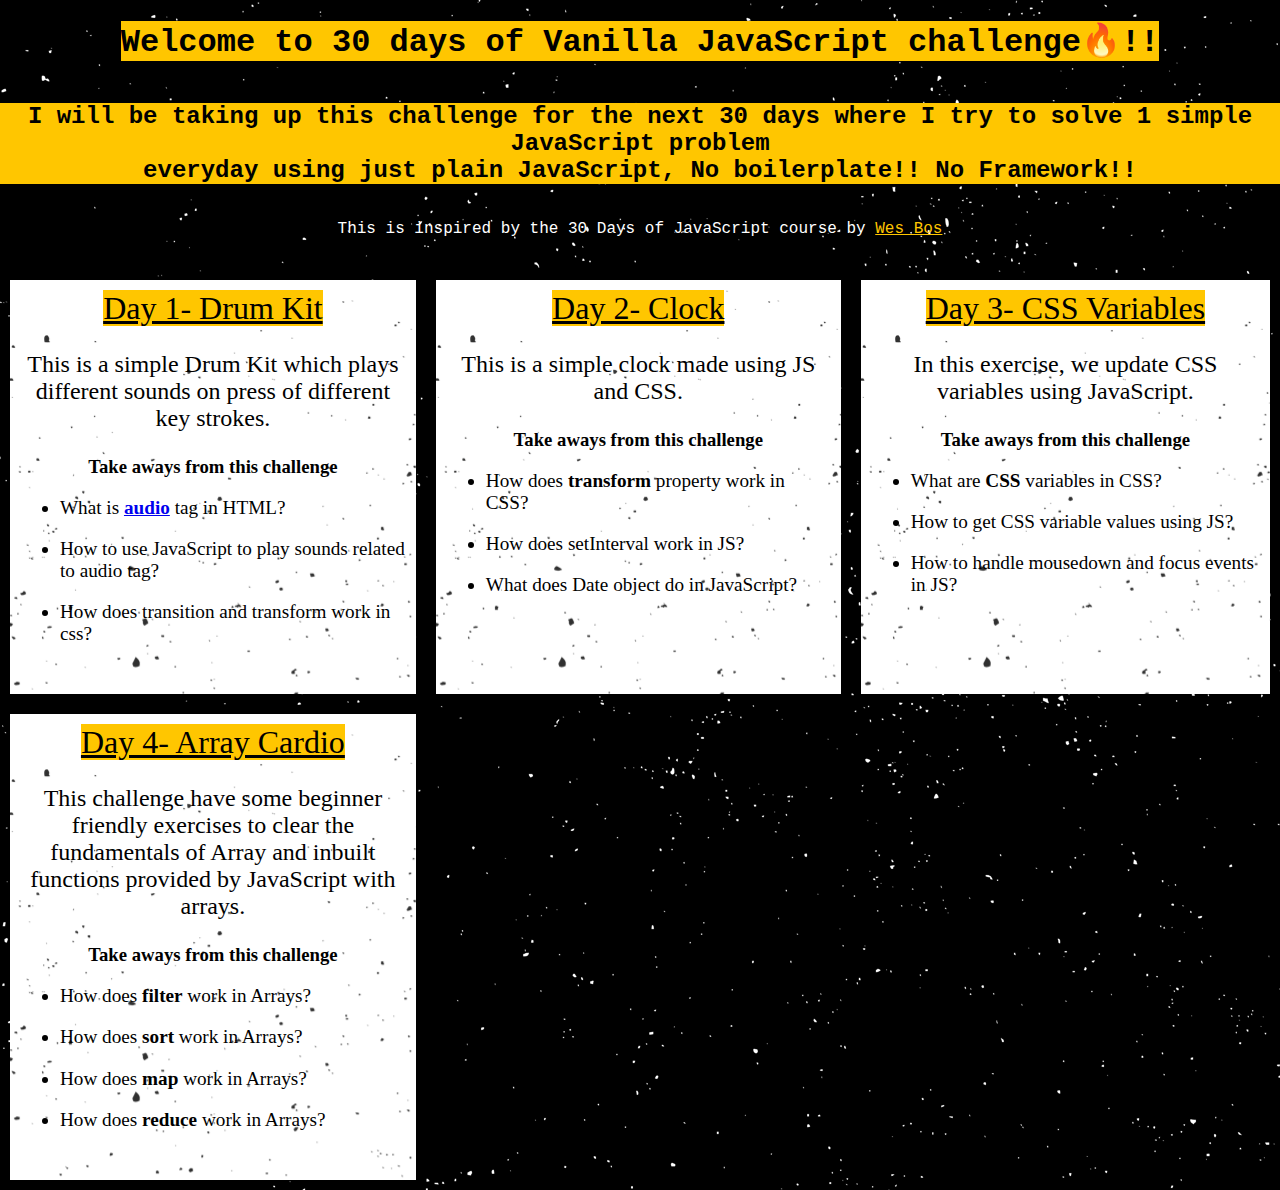
==== index.html @ 122b361e "feat: Add Day 3 and 4 cards" ====
<!DOCTYPE html>
<html lang="en">

<head>
    <meta charset="UTF-8">
    <meta name="viewport" content="width=device-width, initial-scale=1.0">
    <link rel="icon" href="https://fav.farm/🔥" />
    <link rel="stylesheet" href="style.css">
    <title>30 Days of JavaScript</title>
</head>

<body>
    <header class="header">
        <h1 class="title"> Welcome to 30 days of Vanilla JavaScript challenge🔥!!</h1>
        <h2 class="subtitle">I will be taking up this challenge for the next 30 days where I try to solve 1 simple
            JavaScript problem<br />
            everyday using just plain JavaScript, No boilerplate!! No Framework!!
        </h2>
        <p class="description">This is inspired by the 30 Days of JavaScript course by <a
                href="https://javascript30.com/" target="_blank" class="link">
                Wes Bos
            </a>
        </p>
    </header>
    <main class="main">
        <div class="challenge-day-card">
            <a href="./Day1_DrumKit/index.html">Day 1- Drum Kit</a>
            <p>This is a simple Drum Kit which plays different sounds on press of different key strokes.</p>
            <h3>Take aways from this challenge</h3>
            <ul class="learnings_list">
                <li>
                    <p>What is
                        <strong><a href="https://www.w3schools.com/html/html5_audio.asp"
                                target="_blank">audio</a></strong> tag in HTML?
                    </p>
                </li>
                <li>
                    <p>How to use JavaScript to play sounds related to audio tag?</p>
                </li>
                <li>
                    <p> How does transition and transform work in css?</p>
                </li>
            </ul>
        </div>
        <div class="challenge-day-card">
            <a href="./Day2_Clock/index.html">Day 2- Clock</a>
            <p>This is a simple clock made using JS and CSS.</p>
            <h3>Take aways from this challenge</h3>
            <ul class="learnings_list">
                <li>
                    <p>How does
                        <strong>transform</strong> property work in CSS?
                    </p>
                </li>
                <li>
                    <p>How does setInterval work in JS?</p>
                </li>
                <li>
                    <p>What does Date object do in JavaScript?</p>
                </li>
            </ul>
        </div>
        <div class="challenge-day-card">
            <a href="./Day3_Css_Vars/index.html">Day 3- CSS Variables</a>
            <p>In this exercise, we update CSS variables using JavaScript.</p>
            <h3>Take aways from this challenge</h3>
            <ul class="learnings_list">
                <li>
                    <p>What are 
                        <strong>CSS</strong> variables in CSS?
                    </p>
                </li>
                <li>
                    <p>How to get CSS variable values using JS?</p>
                </li>
                <li>
                    <p>How to handle mousedown and focus events in JS?</p>
                </li>
            </ul>
        </div>
        <div class="challenge-day-card">
            <a href="./Day4_Arrays/index.html">Day 4- Array Cardio</a>
            <p>This challenge have some beginner friendly exercises to clear the fundamentals of Array and inbuilt functions provided by JavaScript with arrays.</p>
            <h3>Take aways from this challenge</h3>
            <ul class="learnings_list">
                <li>
                    <p>How does
                        <strong>filter</strong> work in Arrays?
                    </p>
                </li>
                <li>
                    <p>How does
                        <strong>sort</strong> work in Arrays?
                    </p>
                </li>
                <li>
                    <p>How does
                        <strong>map</strong> work in Arrays?
                    </p>
                </li>
                <li>
                    <p>How does
                        <strong>reduce</strong> work in Arrays?
                    </p>
                </li>
            </ul>
        </div>
    </main>
    <footer>

    </footer>
</body>

</html>
---- style.css ----
:root {
    --yellow: rgb(255, 198, 0)
}

body {
    box-sizing: content-box;
    margin: 0;
    padding: 0;
    background: url('./bg.png');
    background-color: black;
}

.header {
    display: flex;
    flex-direction: column;
    align-items: center;
    justify-content: center;
    font-family: 'Courier New', Courier, monospace;
}

h1,
h2 {
    text-align: center;
    background-color: var(--yellow);
}

main {
    height: 100vh;
    display: grid;
    grid-template-columns: auto auto auto;
    grid-gap: 20px;
    padding: 10px;
    justify-content: center;
    margin-top: 1rem
}

.description {
    color: white;
}

.link {
    color: var(--yellow);
}

.challenge-day-card {
    background: url('./bg-card.png');
    background-color: white;
    max-height: 500px;
    max-width: 500px;
    padding: 10px;
    text-align: center;
}

.challenge-day-card>a {
    font-size: 2rem;
    color: black;
    font-weight: 500;
    background-color: var(--yellow);
}

.challenge-day-card>p {
    font-size: 1.5rem;
}

.learnings_list {
    text-align: left;
    font-size: 1.2rem;
}

@media screen and (max-width: 480px) {
    body {
        padding: 0px 1rem;

    }

    main {
        grid-template-columns: auto;
    }
}
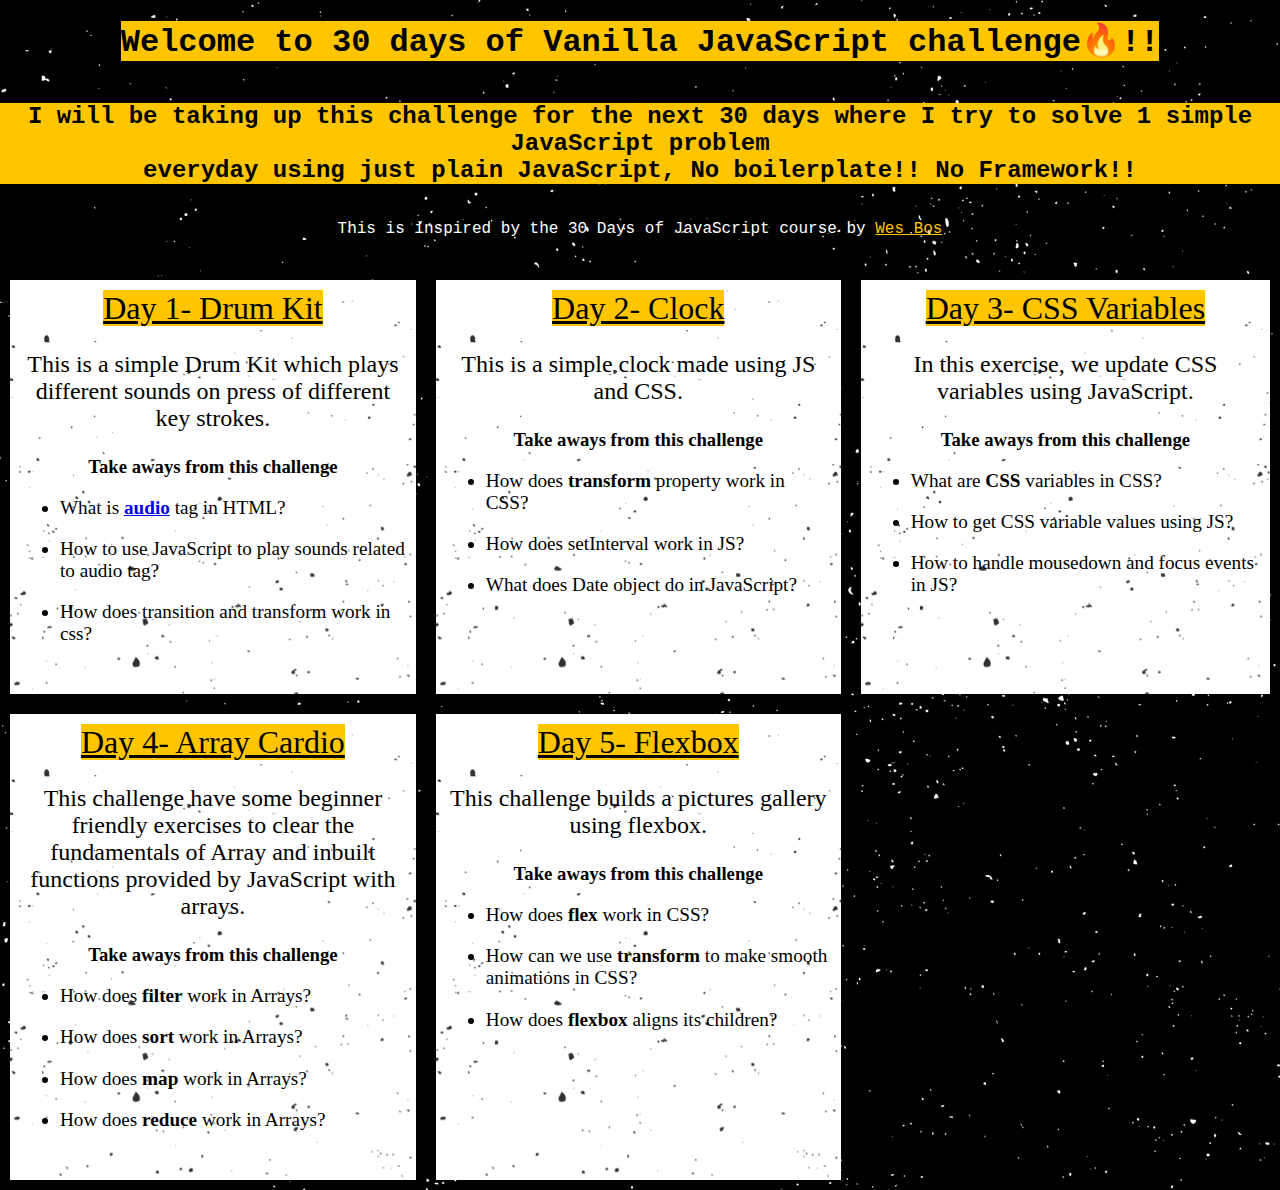
==== commit 5aa02708: "feat: Add Day 5 card" ====
--- a/index.html
+++ b/index.html
@@ -66,7 +66,7 @@
             <h3>Take aways from this challenge</h3>
             <ul class="learnings_list">
                 <li>
-                    <p>What are 
+                    <p>What are
                         <strong>CSS</strong> variables in CSS?
                     </p>
                 </li>
@@ -80,7 +80,8 @@
         </div>
         <div class="challenge-day-card">
             <a href="./Day4_Arrays/index.html">Day 4- Array Cardio</a>
-            <p>This challenge have some beginner friendly exercises to clear the fundamentals of Array and inbuilt functions provided by JavaScript with arrays.</p>
+            <p>This challenge have some beginner friendly exercises to clear the fundamentals of Array and inbuilt
+                functions provided by JavaScript with arrays.</p>
             <h3>Take aways from this challenge</h3>
             <ul class="learnings_list">
                 <li>
@@ -105,6 +106,28 @@
                 </li>
             </ul>
         </div>
+        <div class="challenge-day-card">
+            <a href="./Day_5/index.html">Day 5- Flexbox</a>
+            <p>This challenge builds a pictures gallery using flexbox.</p>
+            <h3>Take aways from this challenge</h3>
+            <ul class="learnings_list">
+                <li>
+                    <p>How does
+                        <strong>flex</strong> work in CSS?
+                    </p>
+                </li>
+                <li>
+                    <p>How can we use
+                        <strong>transform</strong> to make smooth animations in CSS?
+                    </p>
+                </li>
+                <li>
+                    <p>How does
+                        <strong>flexbox</strong> aligns its children?
+                    </p>
+                </li>
+            </ul>
+        </div>
     </main>
     <footer>
 
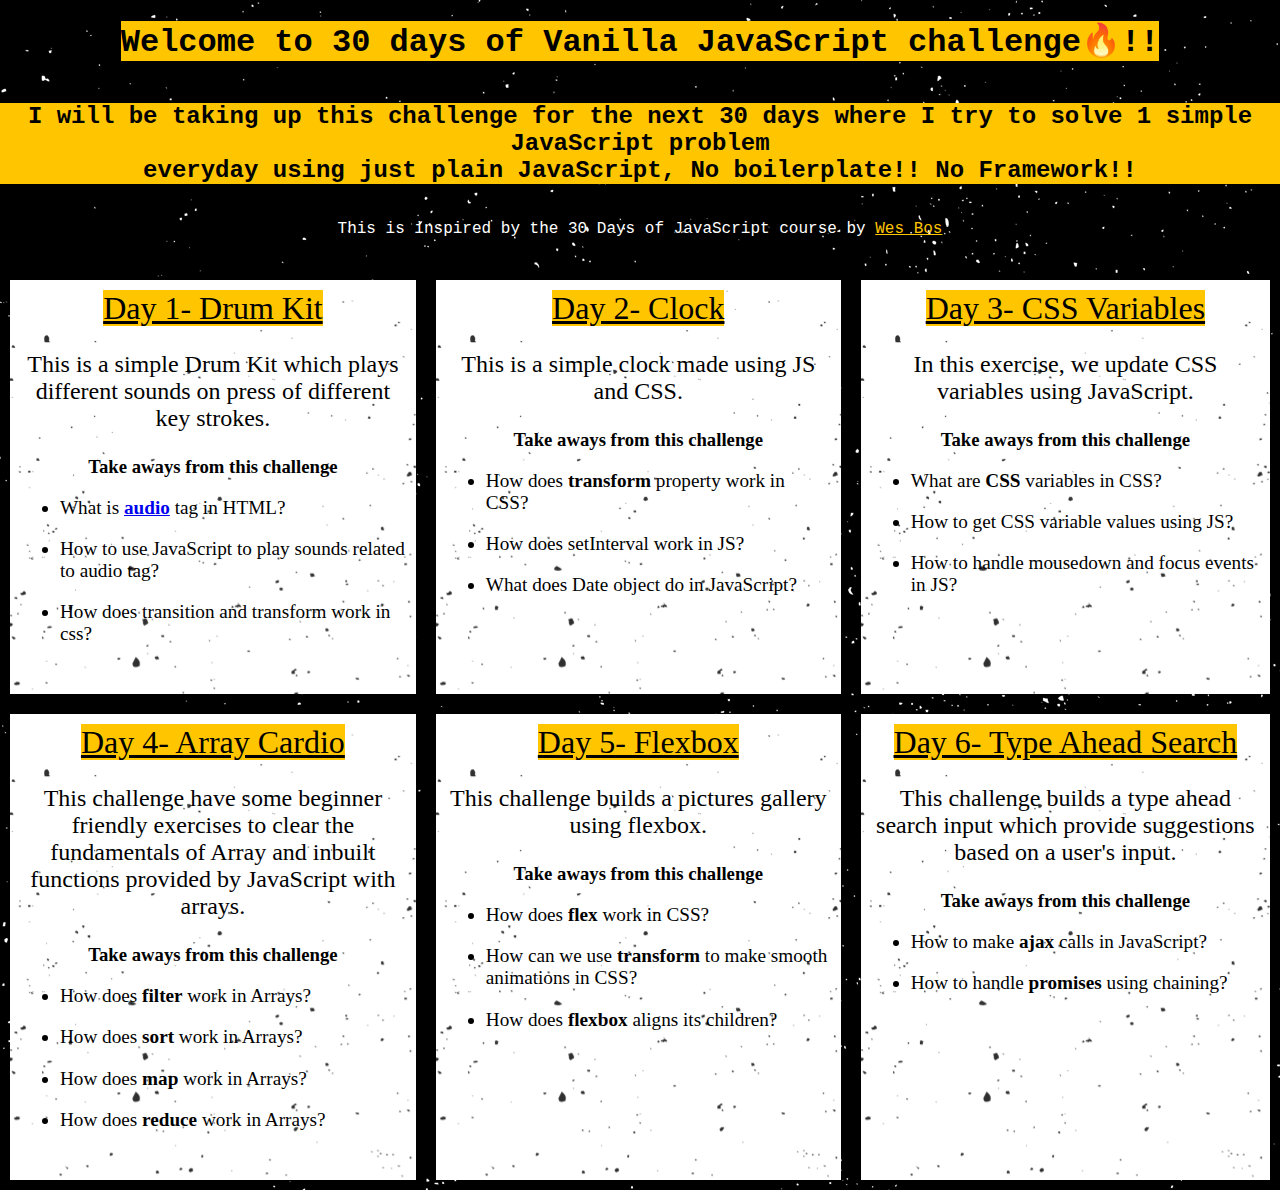
==== commit eb2cb4b1: "feat: Add Day 6" ====
--- a/index.html
+++ b/index.html
@@ -128,10 +128,24 @@
                 </li>
             </ul>
         </div>
+        <div class="challenge-day-card">
+            <a href="./Day_6/index.html">Day 6- Type Ahead Search</a>
+            <p>This challenge builds a type ahead search input which provide suggestions based on a user's input.</p>
+            <h3>Take aways from this challenge</h3>
+            <ul class="learnings_list">
+                <li>
+                    <p>How to make
+                        <strong>ajax</strong> calls in JavaScript?
+                    </p>
+                </li>
+                <li>
+                    <p>How to handle 
+                        <strong>promises</strong> using chaining?
+                    </p>
+                </li>
+            </ul>
+        </div>
     </main>
-    <footer>
-
-    </footer>
 </body>
 
 </html>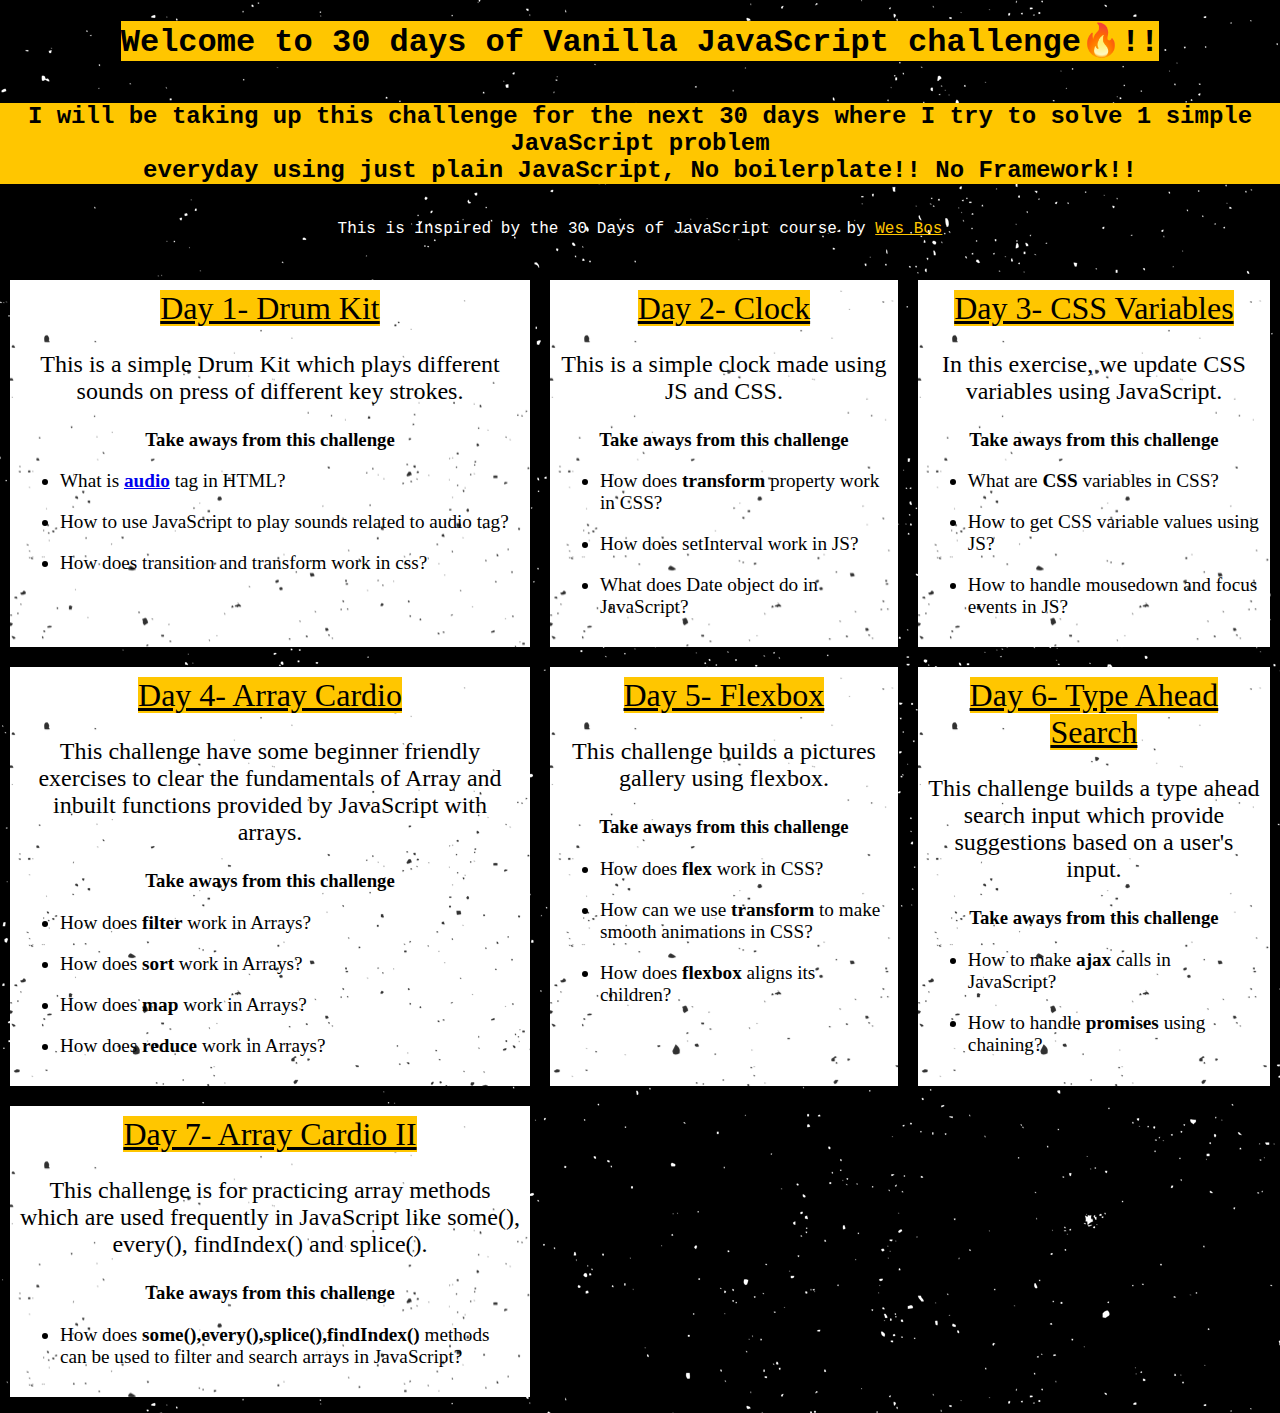
==== commit 9cdb1a23: "feat: Add day 7 challenge" ====
--- a/index.html
+++ b/index.html
@@ -139,8 +139,22 @@
                     </p>
                 </li>
                 <li>
-                    <p>How to handle 
+                    <p>How to handle
                         <strong>promises</strong> using chaining?
+                    </p>
+                </li>
+            </ul>
+        </div>
+        <div class="challenge-day-card">
+            <a href="./Day_7/index.html">Day 7- Array Cardio II</a>
+            <p>This challenge is for practicing array methods which are used frequently in JavaScript like some(),
+                every(), findIndex() and splice().</p>
+            <h3>Take aways from this challenge</h3>
+            <ul class="learnings_list">
+                <li>
+                    <p>How does
+                        <strong>some(),every(),splice(),findIndex()</strong> methods can be used to filter and search
+                        arrays in JavaScript?
                     </p>
                 </li>
             </ul>
--- a/style.css
+++ b/style.css
@@ -25,13 +25,14 @@
 }
 
 main {
-    height: 100vh;
+    height: 100%;
     display: grid;
     grid-template-columns: auto auto auto;
     grid-gap: 20px;
     padding: 10px;
     justify-content: center;
-    margin-top: 1rem
+    margin-top: 1rem;
+    padding-bottom: 1rem;
 }
 
 .description {
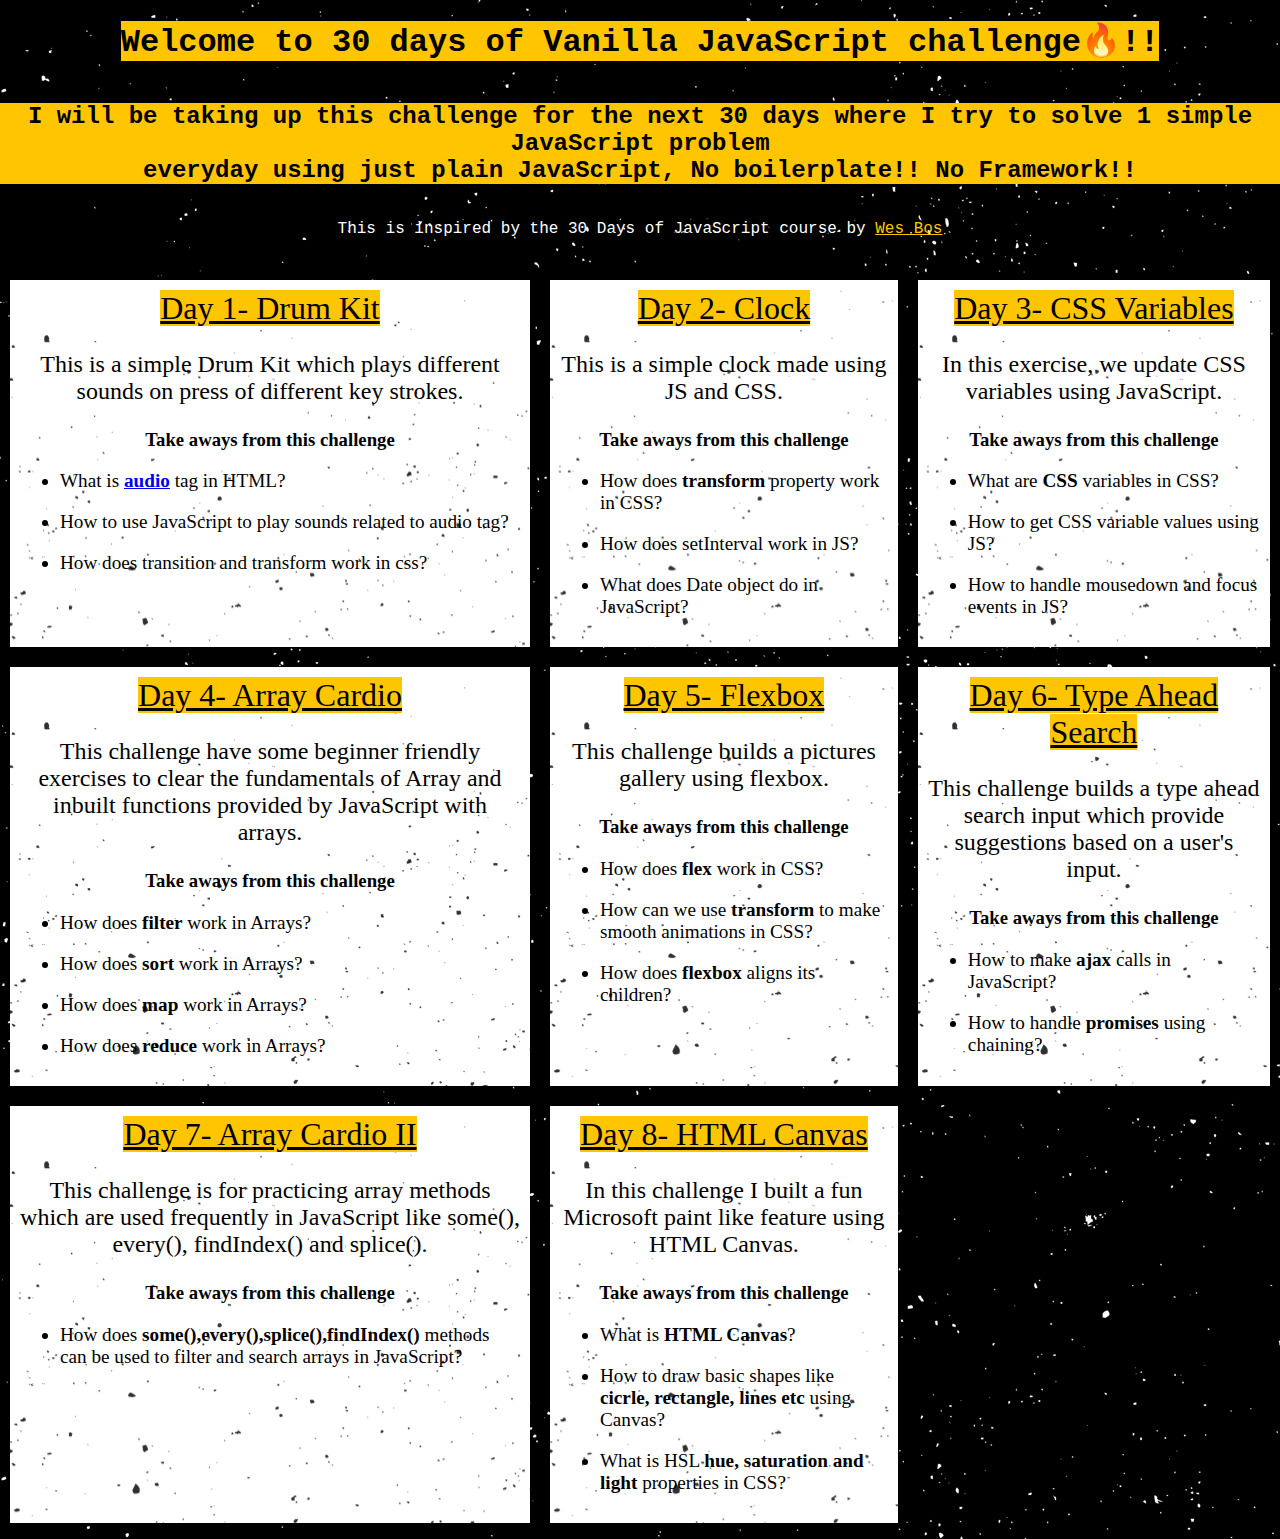
==== commit 98fb031d: "feat: Add Day 8 challenge card" ====
--- a/index.html
+++ b/index.html
@@ -159,6 +159,28 @@
                 </li>
             </ul>
         </div>
+        <div class="challenge-day-card">
+            <a href="./Day_8/index.html">Day 8- HTML Canvas</a>
+            <p>In this challenge I built a fun Microsoft paint like feature using HTML Canvas.</p>
+            <h3>Take aways from this challenge</h3>
+            <ul class="learnings_list">
+                <li>
+                    <p>What is
+                        <strong>HTML Canvas</strong>?
+                    </p>
+                </li>
+                <li>
+                    <p>How to draw basic shapes like
+                        <strong>cicrle, rectangle, lines etc</strong> using Canvas?
+                    </p>
+                </li>
+                <li>
+                    <p>What is HSL
+                        <strong>hue, saturation and light</strong> properties in CSS?
+                    </p>
+                </li>
+            </ul>
+        </div>
     </main>
 </body>
 
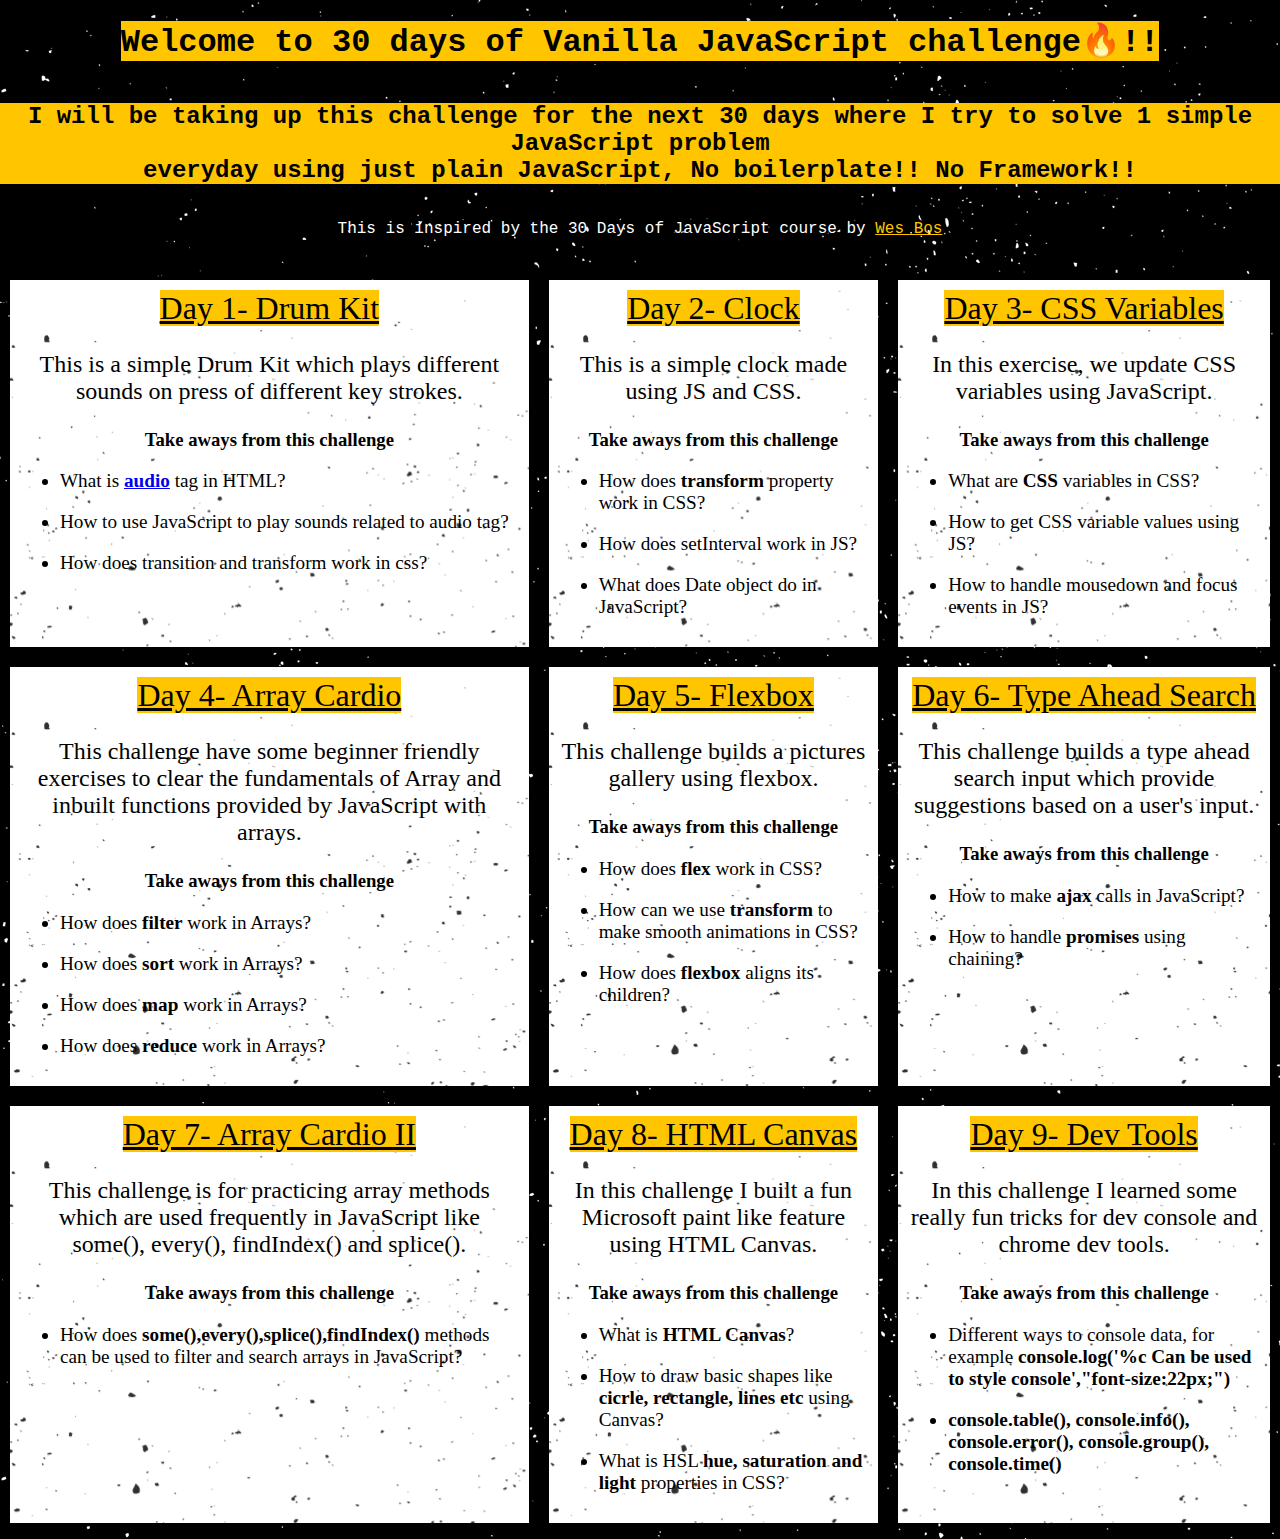
==== commit ed455ff8: "feat: Add Day 9 challenge" ====
--- a/index.html
+++ b/index.html
@@ -181,6 +181,24 @@
                 </li>
             </ul>
         </div>
+        <div class="challenge-day-card">
+            <a href="./Day_9/index.html">Day 9- Dev Tools</a>
+            <p>In this challenge I learned some really fun tricks for dev console and chrome dev tools.</p>
+            <h3>Take aways from this challenge</h3>
+            <ul class="learnings_list">
+                <li>
+                    <p>Different ways to console data, for example
+                        <strong>console.log('%c Can be used to style console',"font-size:22px;")</strong>
+                    </p>
+                </li>
+                <li>
+                    <p>
+                        <strong>console.table(), console.info(), console.error(), console.group(),
+                            console.time()</strong>
+                    </p>
+                </li>
+            </ul>
+        </div>
     </main>
 </body>
 
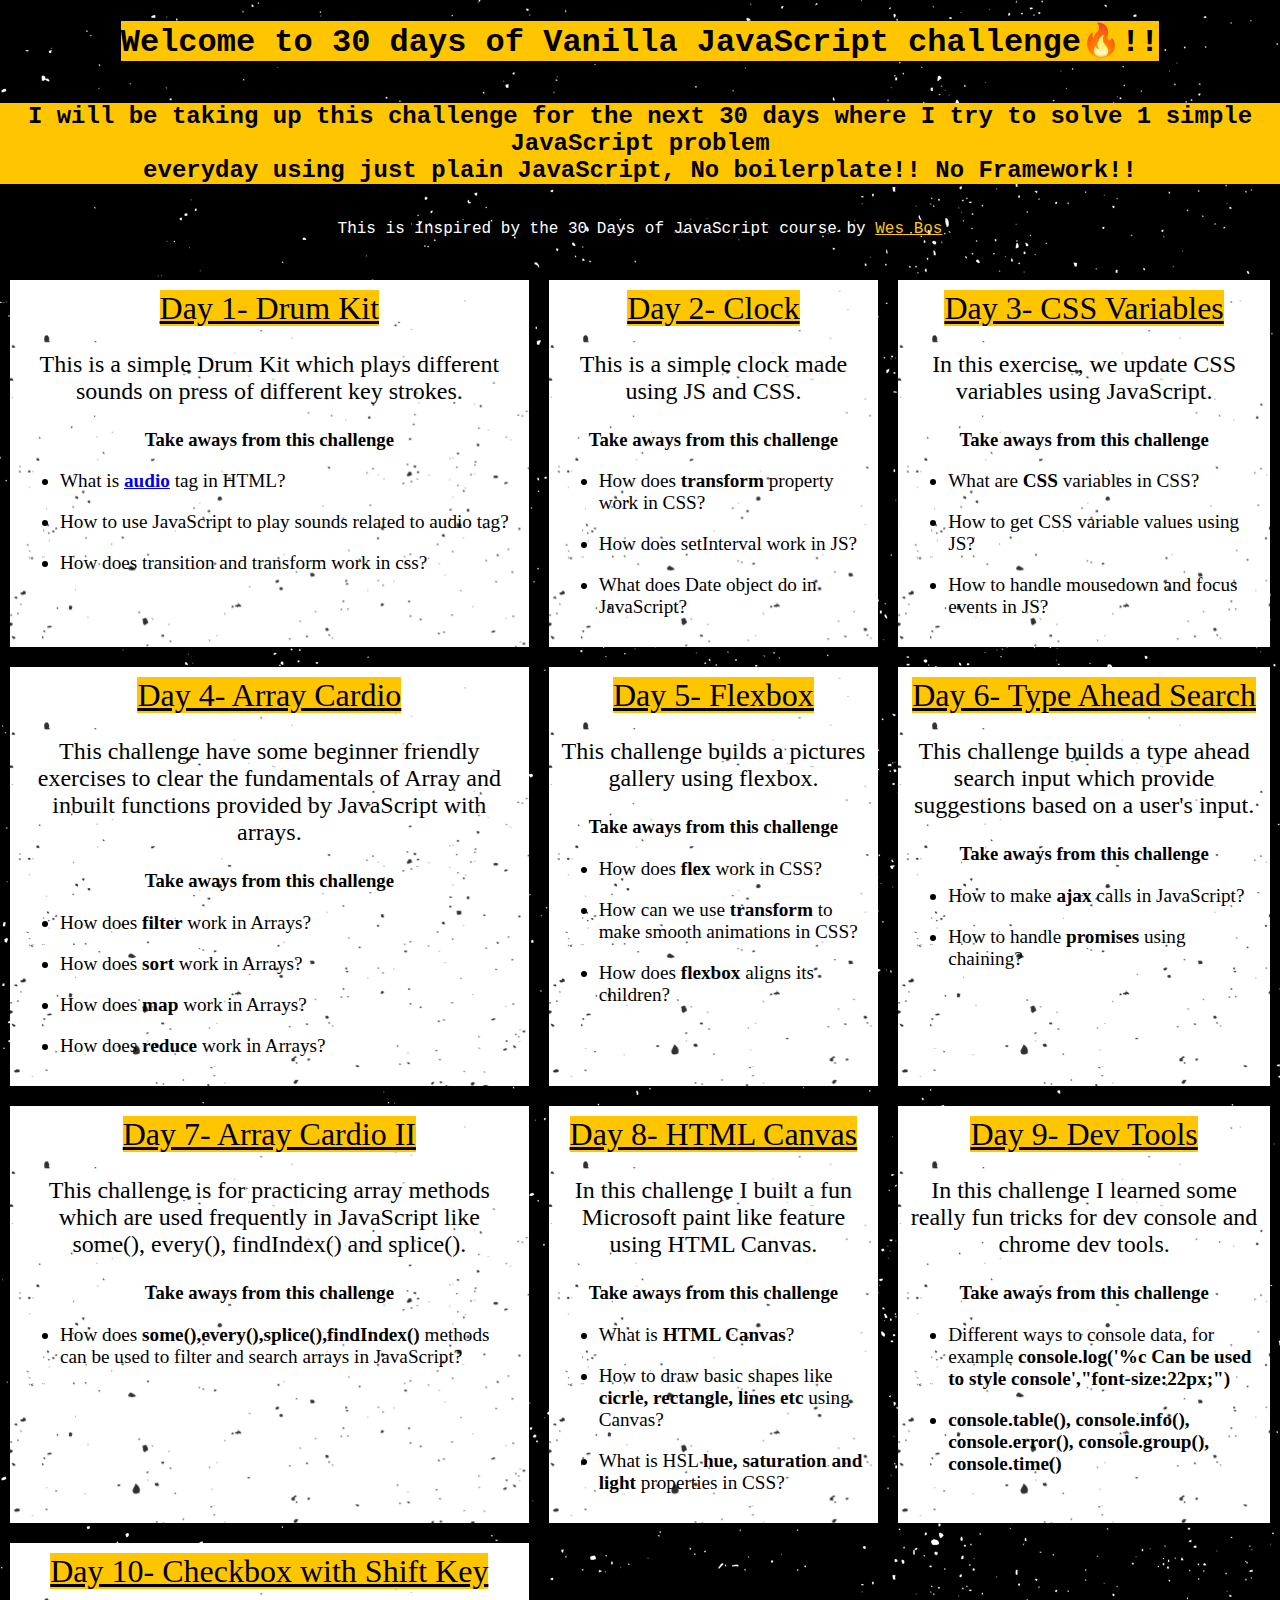
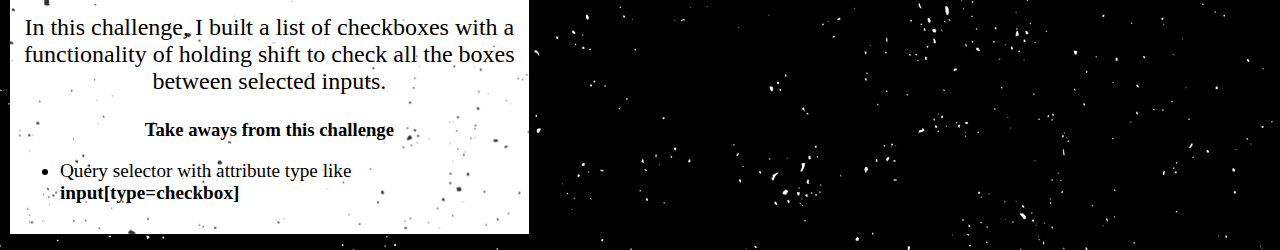
==== commit 5915f914: "Add Day 10 challenge card" ====
--- a/index.html
+++ b/index.html
@@ -199,6 +199,19 @@
                 </li>
             </ul>
         </div>
+        <div class="challenge-day-card">
+            <a href="./Day_10/index.html">Day 10- Checkbox with Shift Key</a>
+            <p>In this challenge, I built a list of checkboxes with a functionality of holding shift to check all the
+                boxes between selected inputs.</p>
+            <h3>Take aways from this challenge</h3>
+            <ul class="learnings_list">
+                <li>
+                    <p>Query selector with attribute type like
+                        <strong>input[type=checkbox]</strong>
+                    </p>
+                </li>
+            </ul>
+        </div>
     </main>
 </body>
 
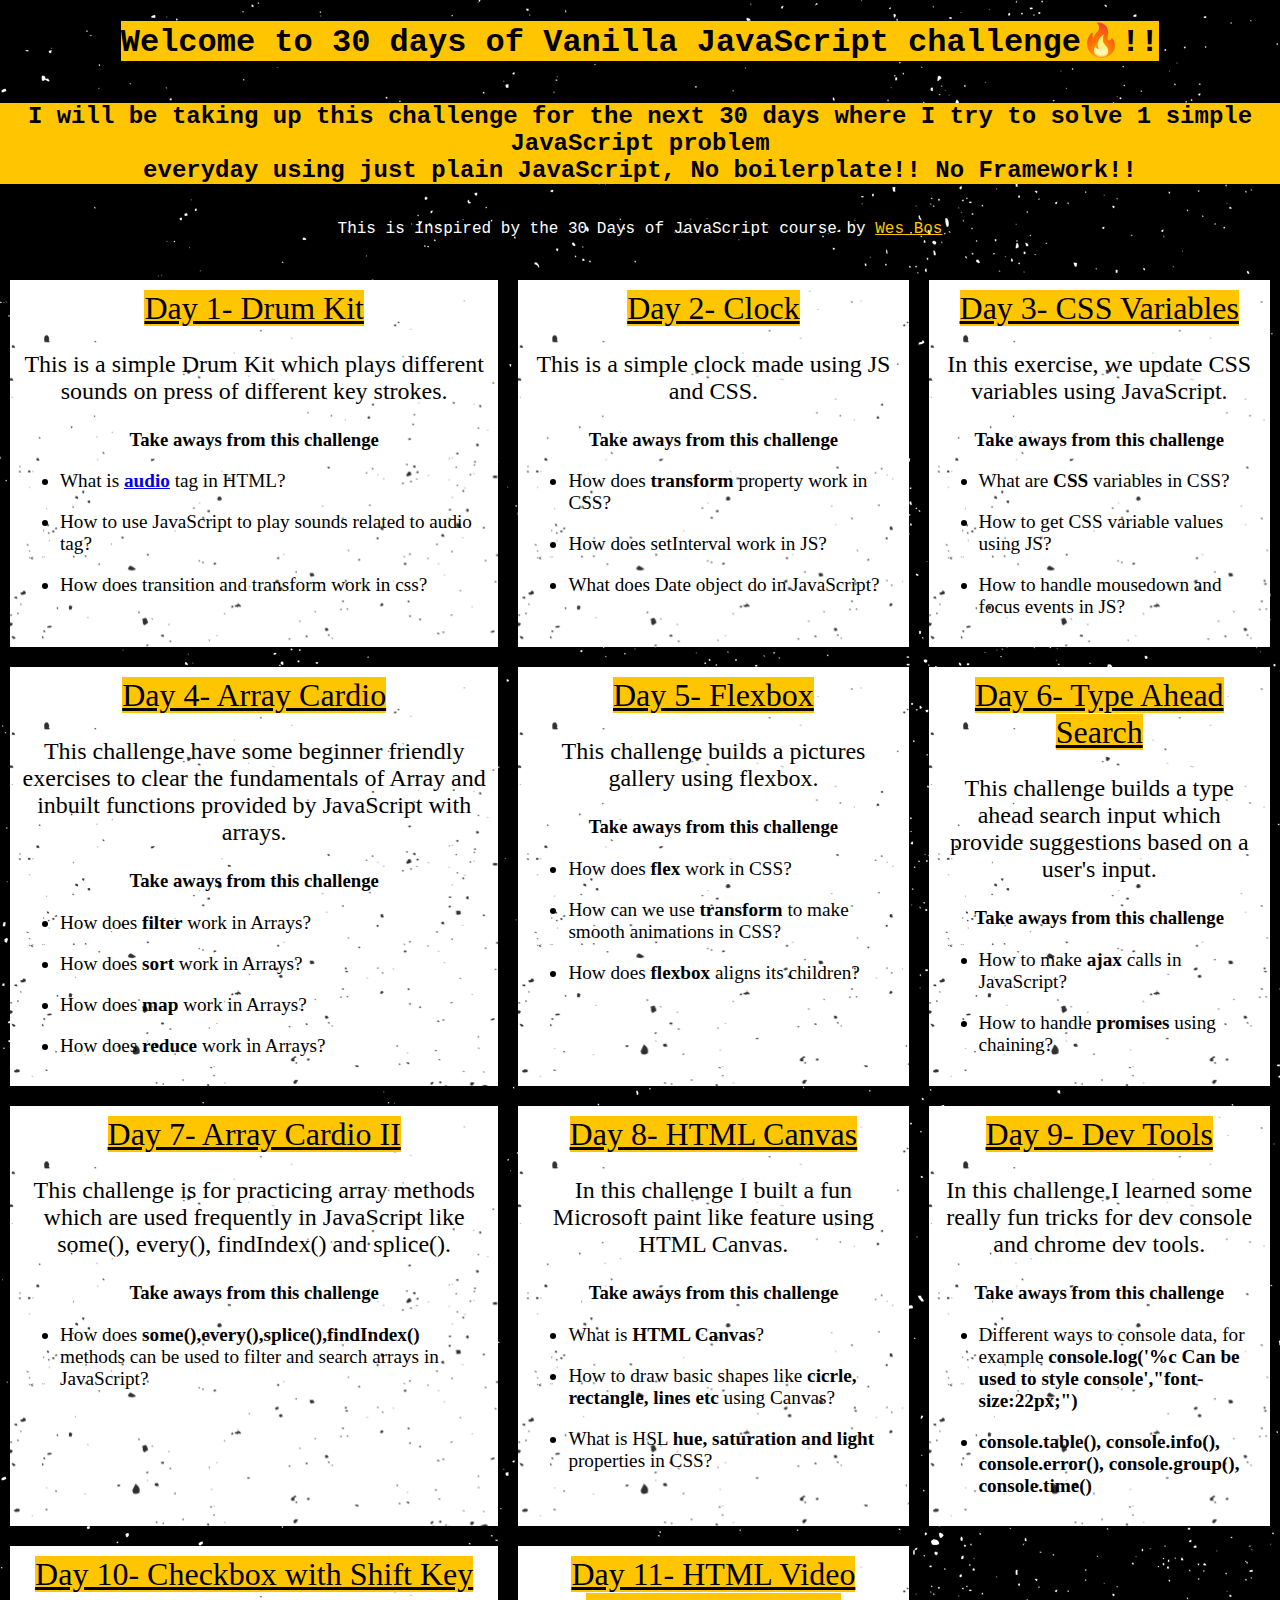
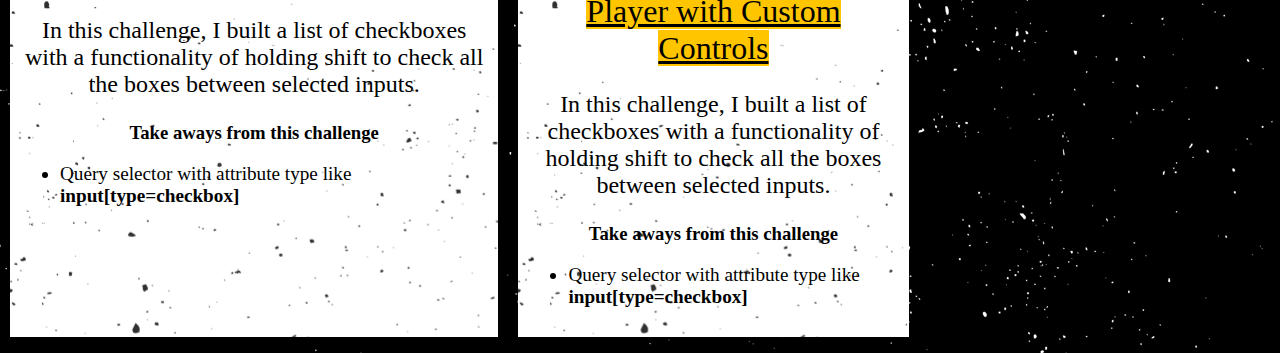
==== commit 6540daf6: "Add Day 11 card" ====
--- a/index.html
+++ b/index.html
@@ -24,7 +24,7 @@
     </header>
     <main class="main">
         <div class="challenge-day-card">
-            <a href="./Day1_DrumKit/index.html">Day 1- Drum Kit</a>
+            <a href="./Day1_DrumKit/index.html" target="_blank">Day 1- Drum Kit</a>
             <p>This is a simple Drum Kit which plays different sounds on press of different key strokes.</p>
             <h3>Take aways from this challenge</h3>
             <ul class="learnings_list">
@@ -43,7 +43,7 @@
             </ul>
         </div>
         <div class="challenge-day-card">
-            <a href="./Day2_Clock/index.html">Day 2- Clock</a>
+            <a href="./Day2_Clock/index.html" target="_blank">Day 2- Clock</a>
             <p>This is a simple clock made using JS and CSS.</p>
             <h3>Take aways from this challenge</h3>
             <ul class="learnings_list">
@@ -61,7 +61,7 @@
             </ul>
         </div>
         <div class="challenge-day-card">
-            <a href="./Day3_Css_Vars/index.html">Day 3- CSS Variables</a>
+            <a href="./Day3_Css_Vars/index.html" target="_blank">Day 3- CSS Variables</a>
             <p>In this exercise, we update CSS variables using JavaScript.</p>
             <h3>Take aways from this challenge</h3>
             <ul class="learnings_list">
@@ -79,7 +79,7 @@
             </ul>
         </div>
         <div class="challenge-day-card">
-            <a href="./Day4_Arrays/index.html">Day 4- Array Cardio</a>
+            <a href="./Day4_Arrays/index.html" target="_blank">Day 4- Array Cardio</a>
             <p>This challenge have some beginner friendly exercises to clear the fundamentals of Array and inbuilt
                 functions provided by JavaScript with arrays.</p>
             <h3>Take aways from this challenge</h3>
@@ -107,7 +107,7 @@
             </ul>
         </div>
         <div class="challenge-day-card">
-            <a href="./Day_5/index.html">Day 5- Flexbox</a>
+            <a href="./Day_5/index.html" target="_blank">Day 5- Flexbox</a>
             <p>This challenge builds a pictures gallery using flexbox.</p>
             <h3>Take aways from this challenge</h3>
             <ul class="learnings_list">
@@ -129,7 +129,7 @@
             </ul>
         </div>
         <div class="challenge-day-card">
-            <a href="./Day_6/index.html">Day 6- Type Ahead Search</a>
+            <a href="./Day_6/index.html" target="_blank">Day 6- Type Ahead Search</a>
             <p>This challenge builds a type ahead search input which provide suggestions based on a user's input.</p>
             <h3>Take aways from this challenge</h3>
             <ul class="learnings_list">
@@ -146,7 +146,7 @@
             </ul>
         </div>
         <div class="challenge-day-card">
-            <a href="./Day_7/index.html">Day 7- Array Cardio II</a>
+            <a href="./Day_7/index.html" target="_blank">Day 7- Array Cardio II</a>
             <p>This challenge is for practicing array methods which are used frequently in JavaScript like some(),
                 every(), findIndex() and splice().</p>
             <h3>Take aways from this challenge</h3>
@@ -160,7 +160,7 @@
             </ul>
         </div>
         <div class="challenge-day-card">
-            <a href="./Day_8/index.html">Day 8- HTML Canvas</a>
+            <a href="./Day_8/index.html" target="_blank">Day 8- HTML Canvas</a>
             <p>In this challenge I built a fun Microsoft paint like feature using HTML Canvas.</p>
             <h3>Take aways from this challenge</h3>
             <ul class="learnings_list">
@@ -182,7 +182,7 @@
             </ul>
         </div>
         <div class="challenge-day-card">
-            <a href="./Day_9/index.html">Day 9- Dev Tools</a>
+            <a href="./Day_9/index.html" target="_blank">Day 9- Dev Tools</a>
             <p>In this challenge I learned some really fun tricks for dev console and chrome dev tools.</p>
             <h3>Take aways from this challenge</h3>
             <ul class="learnings_list">
@@ -200,7 +200,20 @@
             </ul>
         </div>
         <div class="challenge-day-card">
-            <a href="./Day_10/index.html">Day 10- Checkbox with Shift Key</a>
+            <a href="./Day_10/index.html" target="_blank">Day 10- Checkbox with Shift Key</a>
+            <p>In this challenge, I built a list of checkboxes with a functionality of holding shift to check all the
+                boxes between selected inputs.</p>
+            <h3>Take aways from this challenge</h3>
+            <ul class="learnings_list">
+                <li>
+                    <p>Query selector with attribute type like
+                        <strong>input[type=checkbox]</strong>
+                    </p>
+                </li>
+            </ul>
+        </div>
+        <div class="challenge-day-card">
+            <a href="./Day_11/index.html" target="_blank">Day 11- HTML Video Player with Custom Controls</a>
             <p>In this challenge, I built a list of checkboxes with a functionality of holding shift to check all the
                 boxes between selected inputs.</p>
             <h3>Take aways from this challenge</h3>
